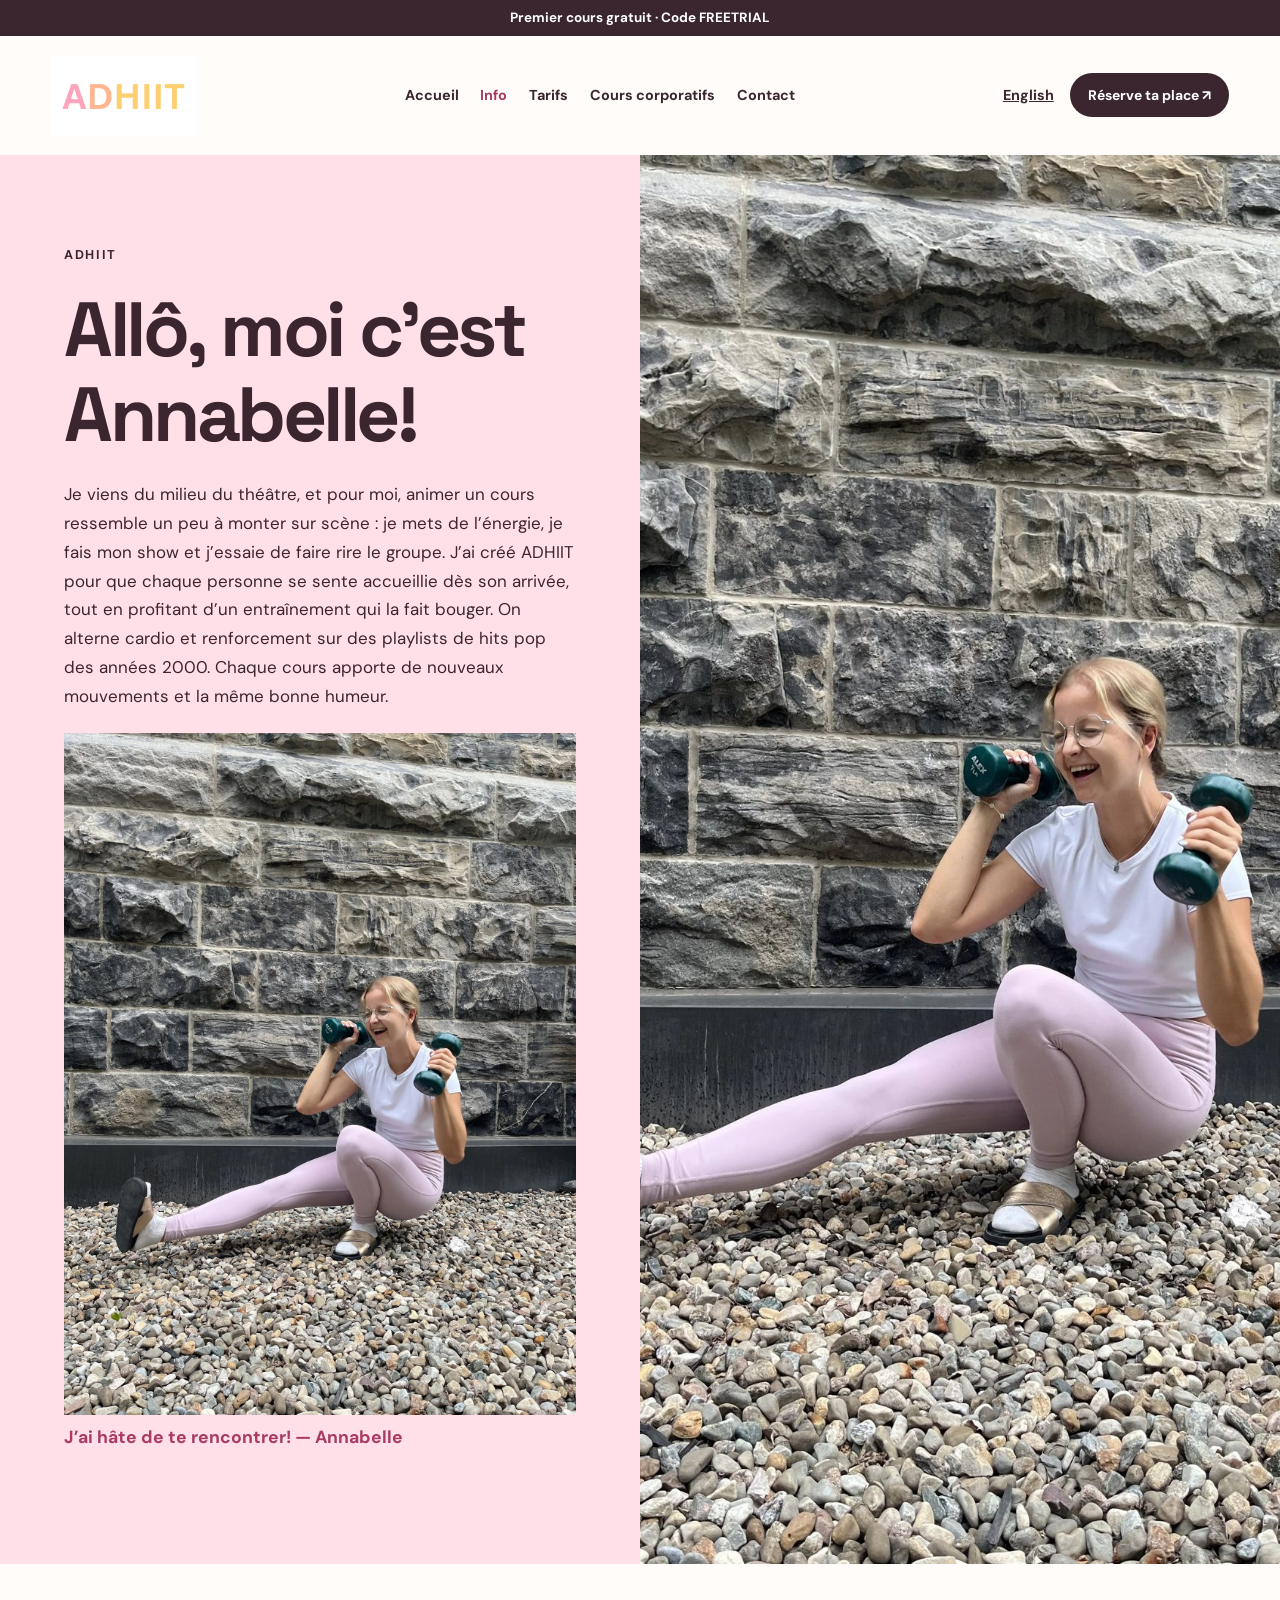
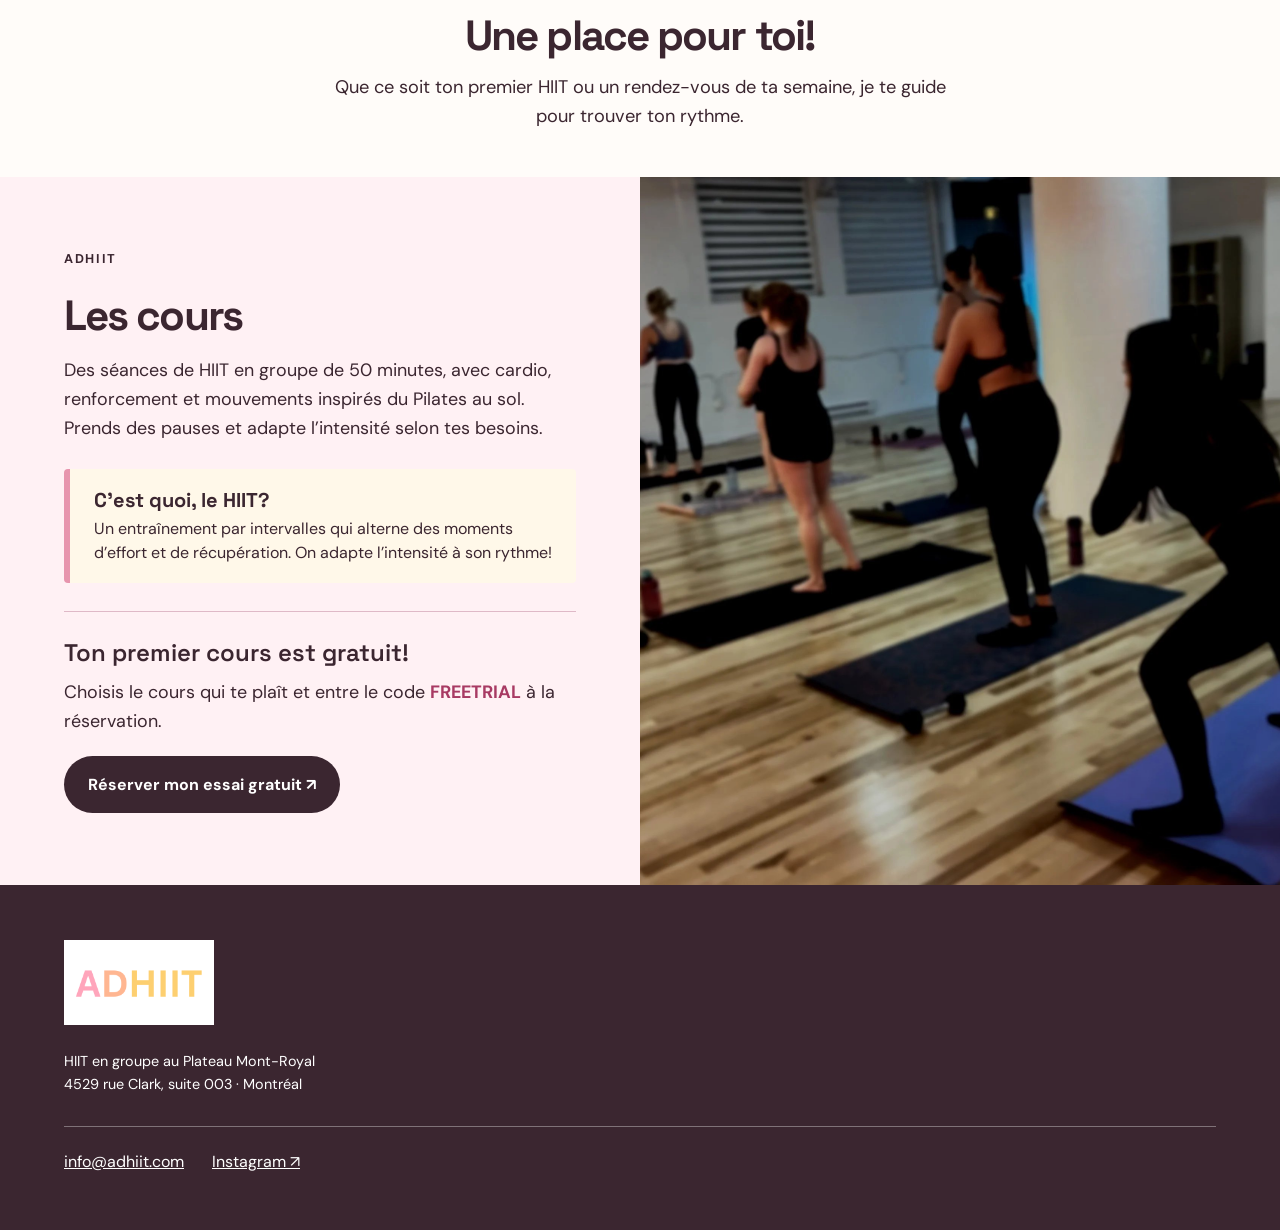
==== a-propos.html @ 6440e936 "Add files via upload" ====
<!DOCTYPE html>
<html lang="fr"><head><meta charset="utf-8"/><meta content="width=device-width,initial-scale=1" name="viewport"/><title>Info | ADHIIT · HIIT en groupe au Plateau Mont-Royal</title><meta content="HIIT en groupe au Plateau Mont-Royal. Premier cours gratuit. Entre le code FREETRIAL à la réservation." name="description"/><link href="style.css" rel="stylesheet"/><link href="data:image/svg+xml,%3Csvg xmlns='http://www.w3.org/2000/svg' viewBox='0 0 64 64'%3E%3Crect width='64' height='64' rx='15' fill='%23ffa3bf'/%3E%3Ctext x='32' y='45' text-anchor='middle' font-family='Arial' font-weight='900' font-size='40' fill='%23362430'%3EA%3C/text%3E%3C/svg%3E" rel="icon"/><link href="en-a-propos.html" hreflang="en" rel="alternate"/></head><body><div class="banner">Premier cours gratuit · Code FREETRIAL</div><header><a aria-label="ADHIIT" class="logo" href="index.html"><img alt="ADHIIT" src="logo.png"/></a><button aria-controls="site-nav" aria-expanded="false" aria-label="Menu" class="menu-toggle" type="button"><span aria-hidden="true" class="menu-icon"><i></i><i></i><i></i></span><span>Menu</span></button><nav aria-label="Navigation" id="site-nav"><a class="desktop-nav-item" href="index.html">Accueil</a><a aria-current="page" class="desktop-nav-item" href="a-propos.html">Info</a><a class="desktop-nav-item" href="tarifs.html">Tarifs</a><a class="desktop-nav-item" href="corporatif.html">Cours corporatifs</a><a class="desktop-nav-item" href="contact.html">Contact</a><a class="mobile-nav-item" href="index.html">Cours de groupe</a><a class="mobile-nav-item" href="corporatif.html">Cours corporatifs</a><a aria-current="page" class="mobile-nav-item" href="a-propos.html">À propos</a><a class="mobile-nav-item" href="contact.html">Contact</a><a class="menu-account mobile-nav-item" href="https://adhiit.as.me/" rel="noopener" target="_blank">Mon compte <span aria-hidden="true" class="arrow-glyph arrow-up">↗</span></a><a aria-label="English" class="menu-lang mobile-nav-item" href="en-a-propos.html" lang="en">English</a></nav><div class="header-right"><a aria-label="English" class="lang" href="en-a-propos.html" lang="en">English</a><a class="head-btn" href="https://adhiit.as.me/" rel="noopener" target="_blank">Réserve ta place ↗</a></div></header><main><section class="subhero"><div><span class="eyebrow">ADHIIT</span><h1>Allô, moi c’est Annabelle!</h1><p>Je viens du milieu du théâtre, et pour moi, animer un cours ressemble un peu à monter sur scène : je mets de l’énergie, je fais mon show et j’essaie de faire rire le groupe. J’ai créé ADHIIT pour que chaque personne se sente accueillie dès son arrivée, tout en profitant d’un entraînement qui la fait bouger. On alterne cardio et renforcement sur des playlists de hits pop des années 2000. Chaque cours apporte de nouveaux mouvements et la même bonne humeur.</p><img alt="Annabelle, ADHIIT" class="coach-inline" loading="lazy" src="coach.jpg"/><p class="signature">J’ai hâte de te rencontrer! — Annabelle</p></div><img alt="Annabelle, ADHIIT" class="coach" src="coach.jpg"/></section><section class="center"><h2>Une place pour toi!</h2><p>Que ce soit ton premier HIIT ou un rendez-vous de ta semaine, je te guide pour trouver ton rythme.</p></section><section class="info-classes" id="cours"><div><span class="eyebrow">ADHIIT</span><h2>Les cours</h2><p>Des séances de HIIT en groupe de 50 minutes, avec cardio, renforcement et mouvements inspirés du Pilates au sol. Prends des pauses et adapte l’intensité selon tes besoins.</p><aside class="hiit-note"><strong>C’est quoi, le HIIT?</strong><span>Un entraînement par intervalles qui alterne des moments d’effort et de récupération. On adapte l’intensité à son rythme!</span></aside><div class="info-class-cta"><h3>Ton premier cours est gratuit!</h3><p>Choisis le cours qui te plaît et entre le code <strong>FREETRIAL</strong> à la réservation.</p><a class="btn" href="https://adhiit.as.me/" rel="noopener" target="_blank">Réserver mon essai gratuit <span aria-hidden="true" class="arrow-glyph arrow-up">↗</span></a></div></div><img alt="HIIT en groupe au Plateau Mont-Royal" src="class.jpg"/></section></main><footer><div><img alt="ADHIIT" src="logo.png"/><p>HIIT en groupe au Plateau Mont-Royal<br/>4529 rue Clark, suite 003 · Montréal</p></div><div><a href="mailto:info@adhiit.com">info@adhiit.com</a><a href="https://www.instagram.com/adhiit.mtl/" rel="noopener" target="_blank">Instagram <span aria-hidden="true" class="arrow-glyph arrow-up">↗</span></a></div></footer><script defer="" src="mobile-menu.js"></script></body></html>
---- style.css ----
@import url('https://fonts.googleapis.com/css2?family=DM+Sans:wght@400;500;600;700&family=Space+Grotesk:wght@500;600;700&display=swap');
:root{--pink:#ffe0e9;--pink-dark:#d85e8a;--ink:#3b2630;--white:#fffcf9}*{box-sizing:border-box}html{scroll-behavior:smooth}body{margin:0;color:var(--ink);background:var(--white);font:16px/1.6 'DM Sans',sans-serif}h1,h2{font-family:'Space Grotesk',sans-serif;line-height:1.1;letter-spacing:-.045em;margin:0 0 24px}h1{font-size:clamp(3rem,6vw,6.2rem)}h2{font-size:clamp(2rem,3.3vw,3.4rem)}p{margin:0 0 22px}a{color:inherit}a:focus-visible,summary:focus-visible{outline:3px solid var(--pink-dark);outline-offset:4px}.banner{text-align:center;background:var(--ink);color:white;font-size:.84rem;font-weight:700;padding:7px 16px}header{display:flex;align-items:center;justify-content:space-between;gap:30px;padding:19px max(4vw,calc((100vw - 1440px)/2));background:var(--white)}.logo img{width:145px;display:block}nav{display:flex;align-items:center;gap:clamp(12px,1.7vw,30px)}nav a{text-decoration:none;font-size:.9rem;font-weight:700;white-space:nowrap}nav a[aria-current],nav a:hover{color:#a83a63}.header-right{display:flex;gap:16px;align-items:center;white-space:nowrap}.lang{font-weight:700;font-size:.9rem}.head-btn,.btn{background:var(--ink);color:white;border-radius:50px;text-decoration:none;font-weight:700;display:inline-block}.head-btn{padding:11px 18px;font-size:.87rem}.btn{padding:16px 24px}.head-btn:hover,.btn:hover{background:#714153}.plain{font-weight:700;text-underline-offset:4px}.eyebrow{font-size:.8rem;font-weight:700;letter-spacing:.13em;text-transform:uppercase;display:block;margin-bottom:22px}.hero,.subhero{display:grid;grid-template-columns:1fr 1fr;background:var(--pink);min-height:590px}.hero-text,.subhero>div{padding:clamp(65px,7vw,110px) 5vw clamp(65px,7vw,110px) max(5vw,calc((100vw - 1440px)/2));display:flex;flex-direction:column;align-items:flex-start;justify-content:center}.hero p,.subhero p{max-width:520px;font-size:1.17rem}.hero img,.subhero img{width:100%;height:100%;min-height:520px;object-fit:cover;display:block}.subhero .coach{object-position:center 35%}.actions{display:flex;align-items:center;gap:26px;flex-wrap:wrap;margin-top:16px}.split{display:grid;grid-template-columns:1fr 1fr;gap:12%;padding:100px max(5vw,calc((100vw - 1440px)/2))}.split p{font-size:1.35rem;max-width:590px}.light,.center,.title,.price-wrap,.corporate,.faqs,.contact{padding:90px max(5vw,calc((100vw - 1440px)/2))}.light{background:#fff1f4}.light h2{max-width:700px}.steps{display:grid;grid-template-columns:repeat(3,1fr);gap:25px;margin-top:40px}.steps p{padding:25px 0;border-top:1px solid #a78490;font-size:1.12rem}.steps b{display:block;color:#b14871;margin-bottom:18px}.end{text-align:center;background:var(--pink);padding:90px 20px}.end h2{margin-bottom:10px}.end p{margin-bottom:25px}.center{text-align:center}.center p{max-width:620px;margin:0 auto 27px;font-size:1.14rem}.title{background:var(--pink);padding-top:90px;padding-bottom:78px}.title p{font-size:1.2rem;max-width:590px;margin-bottom:0}.price-grid{display:grid;grid-template-columns:repeat(3,1fr);gap:18px}.price{border:1px solid #dfd0d5;padding:32px;min-height:240px}.price.highlight{background:var(--pink);border:0}.price h2{font-size:1.55rem;letter-spacing:-.03em;margin-bottom:30px}.price strong{display:block;font:700 3.2rem/1 'Space Grotesk';letter-spacing:-.05em;margin-bottom:8px}.price span{display:block;margin-bottom:15px}.price p{font-size:.94rem}.price .btn{font-size:.85rem;padding:11px 17px}.price-note{font-size:.88rem;margin:26px 0}.corporate{background:#fff1f4}.faqs{max-width:1100px;margin:auto}.faqs details{border-bottom:1px solid #c7adb7;padding:22px 0}.faqs details:first-child{border-top:1px solid #c7adb7}.faqs summary{font:600 1.25rem/1.4 'Space Grotesk';cursor:pointer}.faqs details p{margin:20px 0 0}.contact{display:grid;grid-template-columns:1fr 1fr;gap:12%}.contact p{font-size:1.2rem}footer{background:var(--ink);color:white;display:flex;justify-content:space-between;gap:40px;padding:55px max(5vw,calc((100vw - 1440px)/2))}footer img{width:150px}footer p{font-size:.9rem;margin:18px 0 0}footer a{display:block;margin-bottom:12px}@media(max-width:1050px){header{flex-wrap:wrap;gap:10px 20px}nav{order:3;width:100%;overflow-x:auto;padding-bottom:6px}.hero,.subhero{min-height:0}.hero-text,.subhero>div{padding:60px 5vw}.hero img,.subhero img{min-height:420px}}@media(max-width:700px){header{padding:16px 20px}.logo img{width:120px}.header-right{gap:12px}.head-btn{padding:9px 12px}.hero,.subhero,.split,.contact{grid-template-columns:1fr}.hero-text,.subhero>div{padding:65px 24px}.hero img,.subhero img{height:350px;min-height:0}.split,.light,.center,.title,.price-wrap,.corporate,.faqs,.contact{padding:65px 24px}.steps,.price-grid{grid-template-columns:1fr}.steps{gap:0}.steps p{margin:0}.price{min-height:0}.contact{gap:42px}footer{padding:50px 24px;flex-direction:column}h1{font-size:clamp(2.9rem,11vw,4.5rem)}}@media(prefers-reduced-motion:reduce){html{scroll-behavior:auto}}
.trial-callout{margin-top:24px;background:#fffafc;border:1px solid #e7b5c8;padding:13px 18px;border-radius:12px;font-weight:700}.trial-callout strong,.code{display:inline-block;background:var(--ink);color:#fff;padding:3px 9px;border-radius:5px;letter-spacing:.07em;font-size:.94em}.subhero>div p{max-width:590px}.subhero:has(.coach)>div p{font-size:1.06rem;line-height:1.7}
.info-classes{display:grid;grid-template-columns:1fr 1fr;background:#fff1f4;align-items:stretch}.info-classes>div{padding:90px 5vw 90px max(5vw,calc((100vw - 1440px)/2))}.info-classes p{max-width:590px;font-size:1.12rem}.info-classes h3{font:600 1.5rem/1.25 'Space Grotesk',sans-serif;margin:32px 0 12px}.info-classes img{width:100%;height:100%;min-height:500px;object-fit:cover}@media(max-width:700px){.info-classes{grid-template-columns:1fr}.info-classes>div{padding:65px 24px}.info-classes img{height:350px;min-height:0}}
.info-classes{display:grid;grid-template-columns:1fr 1fr;background:#fff1f4;align-items:stretch}.info-classes>div{padding:90px 5vw 90px max(5vw,calc((100vw - 1440px)/2))}.info-classes p{max-width:590px;font-size:1.12rem}.info-classes h3{font:600 1.5rem/1.25 'Space Grotesk',sans-serif;margin:32px 0 12px}.info-classes img{width:100%;height:100%;min-height:500px;object-fit:cover}@media(max-width:700px){.info-classes{grid-template-columns:1fr}.info-classes>div{padding:65px 24px}.info-classes img{height:350px;min-height:0}}
.signature{font-weight:700;color:#a83a63;font-size:1.1rem!important;margin-top:8px}.hero img{object-position:center 40%}
/* A clearer path from first visit to first class. */
.light .steps{gap:16px;margin-top:34px}.light .steps p{background:#fff;min-height:175px;padding:30px 26px;border:1px solid #e8c7d4;border-radius:14px;box-shadow:0 5px 0 #f4cfdd;font-weight:600}.light .steps b{font:700 2.5rem/1 'Space Grotesk',sans-serif;color:#a83a63;margin-bottom:25px}.corporate-hero h1{font-size:clamp(2.8rem,5vw,5.6rem)}.corporate-options{display:grid;grid-template-columns:1fr 1fr;gap:20px;padding:85px max(5vw,calc((100vw - 1440px)/2))}.corporate-options>div{background:#fff1f4;padding:40px}.corporate-options h2{font-size:clamp(1.8rem,2.8vw,2.8rem)}.corporate-options p{max-width:480px;margin-bottom:0}@media(max-width:700px){.light .steps{gap:15px}.light .steps p{min-height:0}.corporate-options{grid-template-columns:1fr;padding:65px 24px}.corporate-options>div{padding:30px}}
/* Shorter homepage hero; keep the people in the upper part of the portrait visible. */
.hero{min-height:500px}.hero .hero-text{padding-top:58px;padding-bottom:58px}.hero img{min-height:450px;object-position:center 20%}@media(max-width:1050px){.hero img{min-height:410px}}@media(max-width:700px){.hero .hero-text{padding-top:50px;padding-bottom:48px}.hero img{height:320px;min-height:0;object-position:center 20%}}
.pricing-layout{max-width:1180px;margin:auto;padding:70px 30px 90px}.pricing-area{border:1px solid #e8cad4;background:#fff;border-radius:16px;padding:36px;margin-bottom:18px}.pricing-area h2{font-size:clamp(2rem,3vw,3rem);margin-bottom:12px}.pricing-area .eyebrow{color:#a83a63;margin-bottom:12px}.pricing-area.trial,.pricing-area.unlimited{display:flex;align-items:center;justify-content:space-between;gap:36px}.pricing-area.trial{background:#fff1f4}.pricing-area.unlimited{background:#fff7e7}.pricing-area .area-action{display:flex;flex-direction:column;align-items:flex-start;gap:18px;min-width:225px}.pricing-area .area-action>strong{font:700 clamp(2.8rem,4vw,4rem)/1 'Space Grotesk',sans-serif;letter-spacing:-.05em}.pricing-area small{font:600 .96rem/1.3 'DM Sans',sans-serif;letter-spacing:0;white-space:nowrap}.price-row{border-top:1px solid #e8cad4;padding:20px 0;display:flex;align-items:center;justify-content:space-between;gap:20px;font-size:1.2rem}.price-row strong{font:700 1.7rem 'Space Grotesk',sans-serif;white-space:nowrap}.price-row small{font-size:.85rem}.pricing-area:not(.trial):not(.unlimited)>.btn{margin-top:15px}.pricing-layout>.price-note{margin:25px 4px 0}@media(max-width:700px){.pricing-layout{padding:55px 20px 70px}.pricing-area{padding:26px}.pricing-area.trial,.pricing-area.unlimited{display:block}.pricing-area .area-action{margin-top:26px}.price-row strong{font-size:1.4rem}}
/* Pricing actions read from the left edge in each area. */
.pricing-area.trial,.pricing-area.unlimited{display:block}.pricing-area .area-action{margin-top:25px;align-items:flex-start}.pricing-area .area-header h2{margin-bottom:25px}.pricing-area:not(.trial):not(.unlimited)>.btn{margin-top:18px}
/* Contact links finish the footer. */
footer{display:flex;flex-direction:column;gap:30px}footer>div:last-child{border-top:1px solid rgba(255,255,255,.35);padding-top:22px;display:flex;gap:28px;flex-wrap:wrap}footer>div:last-child a{margin:0}
/* A relaxed photo board with varied moments from the studio. */
.photo-board{padding:78px max(5vw,calc((100vw - 1440px)/2)) 95px;background:#e9d0aa;background-image:repeating-linear-gradient(35deg,rgba(255,255,255,.07) 0 2px,transparent 2px 12px)}.board-heading{text-align:center}.board-heading h2{margin-bottom:38px}.board-grid{display:grid;grid-template-columns:repeat(5,minmax(0,1fr));gap:18px;align-items:start}.board-photo{margin:0;background:#fffdf9;padding:10px 10px 30px;box-shadow:0 8px 18px rgba(55,35,39,.2);transform:rotate(-3deg)}.board-photo:nth-child(2){transform:rotate(3deg);margin-top:26px}.board-photo:nth-child(3){transform:rotate(-2deg);margin-top:8px}.board-photo:nth-child(4){transform:rotate(3deg);margin-top:25px}.board-photo:nth-child(5){transform:rotate(-3deg);margin-top:5px}.board-photo img{display:block;width:100%;aspect-ratio:3/4;object-fit:cover}.board-photo-1 img{object-position:center 42%}.board-photo-2 img{object-position:center 40%}
/* Place every pricing decision at the right edge of its area. */
.pricing-area.trial,.pricing-area.unlimited{display:flex;align-items:center;justify-content:space-between}.pricing-area .area-action{align-items:flex-end;text-align:right;margin-top:0}.pricing-area:not(.trial):not(.unlimited)>.btn{display:table;margin:18px 0 0 auto}@media(max-width:900px){.board-grid{grid-template-columns:repeat(3,minmax(0,1fr));row-gap:25px}}@media(max-width:700px){.photo-board{padding:65px 24px 75px}.board-grid{grid-template-columns:repeat(2,minmax(0,1fr));gap:14px}.board-photo{padding:7px 7px 20px}.board-photo:nth-child(n){margin-top:0}.board-photo:nth-child(2n){margin-top:20px}.pricing-area.trial,.pricing-area.unlimited{display:block}.pricing-area .area-action{align-items:flex-end;margin-top:26px}.pricing-area:not(.trial):not(.unlimited)>.btn{margin-left:auto}}
/* ADHIIT pastel scrapbook palette. */
.photo-board{background:#ffdfe9;background-image:repeating-linear-gradient(35deg,rgba(255,255,255,.18) 0 2px,transparent 2px 14px)}.board-heading{margin-bottom:44px}.board-heading h2{display:inline-block;background:#fffaf3;color:#a63e6b;font:700 clamp(3.5rem,7vw,6rem)/1 'Caveat',cursive;letter-spacing:-.025em;padding:16px 48px 20px;margin:0;transform:rotate(-2deg);box-shadow:8px 9px 0 #ffd275,0 14px 22px rgba(75,35,50,.12)}.board-photo{box-shadow:0 7px 17px rgba(110,55,75,.19)}.hiit-note{background:#fff8e7;border-left:5px solid #eaa0b8;border-radius:10px;padding:20px 24px;margin:30px 0 18px;max-width:560px;box-shadow:3px 4px 0 #f8d6df}.hiit-note strong{display:block;font:700 1.25rem 'Space Grotesk',sans-serif;margin-bottom:6px}.hiit-note span{display:block;line-height:1.5}@media(max-width:700px){.board-heading h2{padding:12px 25px 15px}.board-heading{margin-bottom:36px}}
@media(min-width:900px){.hiit-note{width:min(48%,290px);float:right;margin:2px 0 25px 24px;transform:rotate(2deg)}.info-classes h3{clear:both}}

/* Darker photo board and a clean uppercase title. */
.photo-board{background:#563342;background-image:repeating-linear-gradient(35deg,rgba(255,255,255,.035) 0 2px,transparent 2px 14px)}.board-heading .eyebrow{color:#fff4ef}.board-heading h2{font:700 clamp(2.3rem,4.5vw,4.4rem)/1.08 'Space Grotesk',sans-serif;letter-spacing:.035em;text-transform:uppercase;color:#432936;background:#fff2e8;transform:rotate(-1deg);padding:20px 35px 24px;box-shadow:8px 9px 0 #ffb2cb,0 14px 22px rgba(22,10,18,.27)}
/* Wide note aligned with the class copy. */
.hiit-note{float:none;width:100%;max-width:590px;margin:28px 0 32px;transform:none;border-radius:4px;border-left:6px solid #e795ad;background:#fff8e9;box-shadow:none;padding:18px 24px}.hiit-note strong{margin-bottom:4px}@media(min-width:900px){.hiit-note{float:none;width:100%;max-width:590px;margin:28px 0 32px;transform:none}}
/* A few personal scrapbook details around real studio moments. */
.photo-board{background-color:#563342;background-image:radial-gradient(rgba(255,230,235,.12) 1px,transparent 1px);background-size:18px 18px}.board-heading{margin-bottom:34px}.board-note{display:table;margin:22px auto 0;padding:8px 16px;color:#4c3040;background:#fff7ef;box-shadow:3px 4px 0 #eeb5c6;font:600 clamp(1.1rem,2vw,1.5rem)/1.3 'Caveat',cursive;transform:rotate(1deg)}.board-photo{position:relative;border-radius:2px}.board-photo:before{content:'';position:absolute;width:56px;height:19px;background:rgba(255,216,157,.8);top:-10px;left:calc(50% - 28px);transform:rotate(-5deg);box-shadow:0 1px 3px rgba(30,15,20,.1);z-index:1}.board-photo:nth-child(even):before{transform:rotate(7deg);background:rgba(255,196,211,.78)}.board-photo:nth-child(3):before{background:rgba(246,231,194,.82)}
/* Let the photo prints spill gently into the next section. */
.photo-board{padding-bottom:28px}.board-grid{position:relative;z-index:2;transform:translateY(64px);margin-top:-38px}.photo-board + .end{padding-top:120px}@media(max-width:700px){.photo-board{padding-bottom:20px}.board-grid{transform:translateY(42px);margin-top:-20px}.photo-board + .end{padding-top:90px}}
.board-photo:before{display:none}
.board-photo:before{display:block}
/* Keep the short welcome message compact on Info. */
.subhero + .center{padding-top:48px;padding-bottom:46px}.subhero + .center h2{margin-bottom:14px}.subhero + .center p{margin-bottom:0}@media(max-width:700px){.subhero + .center{padding-top:38px;padding-bottom:38px}}
/* Pricing choices flow from top to bottom, with actions kept on the right. */
.pricing-area.trial,.pricing-area.unlimited{display:block}.pricing-area .area-action{margin-top:20px;align-items:flex-end}.pricing-area.trial p,.pricing-area.unlimited p{margin-bottom:0}
/* A seven day studio calendar with the three class days in focus. */
.weekly-schedule{padding:78px max(5vw,calc((100vw - 1440px)/2)) 84px;background:#fff1f4}.schedule-heading{display:flex;justify-content:space-between;align-items:end;gap:20px;margin-bottom:28px}.schedule-heading h2{margin:0}.schedule-heading p{margin:0;font-size:1.1rem}.schedule-grid{display:grid;grid-template-columns:repeat(7,minmax(0,1fr));gap:12px;margin-bottom:28px}.schedule-day{min-height:176px;border-radius:16px;background:rgba(255,255,255,.64);border:1px solid #e6c9d2;padding:17px 10px;text-align:center;display:flex;flex-direction:column;align-items:stretch;gap:18px}.schedule-day.has-class{background:#fff;border:2px solid #d87398;box-shadow:0 7px 0 #f3bfd0;transform:translateY(-4px)}.day-label{font:700 1.12rem 'Space Grotesk',sans-serif;text-transform:uppercase;color:#704655}.class-card{flex:1;border-radius:11px;background:#ffe1e9;padding:15px 8px;display:flex;flex-direction:column;justify-content:center;gap:6px}.schedule-day:nth-child(4) .class-card{background:#fff0cb}.class-name{font:700 clamp(.95rem,1.4vw,1.22rem)/1.15 'Space Grotesk',sans-serif}.class-card strong{font-size:.95rem;white-space:nowrap}.day-dash{font-size:2.3rem;line-height:1;color:#d5b8c1}.weekly-schedule>.btn{display:table;margin-left:auto}@media(max-width:900px){.schedule-grid{grid-template-columns:repeat(4,minmax(0,1fr))}.schedule-day{min-height:150px}}@media(max-width:700px){.weekly-schedule{padding:58px 20px 66px}.schedule-heading{display:block}.schedule-heading h2{margin-bottom:10px}.schedule-grid{grid-template-columns:repeat(2,minmax(0,1fr));gap:12px}.schedule-day{min-height:118px;padding:12px}.schedule-day.has-class{min-height:148px}.class-name{font-size:1.05rem}}
/* Three pricing columns visible together on wider screens. */
@media(min-width:900px){.pricing-layout{max-width:1440px;display:grid;grid-template-columns:repeat(3,minmax(0,1fr));gap:18px;align-items:stretch;padding-top:34px;padding-bottom:56px}.pricing-area{margin:0;min-width:0;padding:27px 25px;display:flex!important;flex-direction:column;justify-content:flex-start}.pricing-area h2{font-size:clamp(1.8rem,2.35vw,2.65rem);margin-bottom:13px}.pricing-area .area-action{margin-top:auto;padding-top:23px;align-items:flex-end;min-width:0;width:100%;gap:13px}.pricing-area:not(.trial):not(.unlimited)>.btn{margin:auto 0 0 auto}.pricing-area .price-row{padding:15px 0;gap:8px}.pricing-area .price-row strong{font-size:1.45rem}.pricing-layout>.price-note{grid-column:1/-1;margin:0 4px}.title{padding-top:48px;padding-bottom:35px}.title h1{margin-bottom:12px}.title p{font-size:1.08rem}}
@media(min-width:900px) and (max-width:1050px){.pricing-area{padding:23px 18px}.pricing-area .btn{padding:13px 16px;font-size:.87rem}.pricing-area small{font-size:.8rem}}
/* Clear class overview: description, short definition, then one booking action. */
.schedule-heading{justify-content:center;text-align:center}.weekly-schedule>.btn{margin-left:auto;margin-right:auto}.info-classes>div{padding-top:72px;padding-bottom:72px}.info-classes h2{margin-bottom:18px}.info-classes>div>p{margin-bottom:0}.info-classes .hiit-note{margin:27px 0 0;max-width:none}.info-class-cta{margin-top:28px;padding-top:26px;border-top:1px solid #dfb9c7}.info-class-cta h3{margin:0 0 10px}.info-class-cta p{margin-bottom:20px}.info-class-cta strong{color:#a83a63}@media(max-width:700px){.info-classes>div{padding-top:55px;padding-bottom:55px}}

/* Phone layout: the desktop rules above remain intact. */
.menu-toggle{display:none}
@media (max-width:700px){
  html{scroll-padding-top:1rem}
  body{overflow-x:clip}
  header{position:relative;display:grid;grid-template-columns:auto 1fr auto;align-items:center;gap:8px 10px;padding:12px 18px;z-index:10}
  .logo{grid-column:1;grid-row:1}.logo img{width:108px;max-width:100%}
  .header-right{grid-column:2;grid-row:1;justify-self:end;gap:8px;min-width:0}
  .header-right .lang{font-size:.82rem;min-height:44px;display:inline-flex;align-items:center}
  .head-btn{display:inline-flex;align-items:center;justify-content:center;min-height:44px;padding:7px 11px;font-size:.76rem;text-align:center;line-height:1.15;white-space:normal;max-width:112px}
  .menu-toggle{grid-column:3;grid-row:1;display:flex;flex-direction:column;align-items:center;justify-content:center;gap:3px;min-width:46px;min-height:48px;padding:4px;border:1px solid #d8b9c5;background:#fff1f4;border-radius:10px;color:var(--ink);font:700 .7rem/1 'DM Sans',sans-serif;cursor:pointer}
  .menu-icon{display:grid;gap:3px}.menu-icon i{display:block;width:19px;height:2px;background:currentColor;border-radius:2px}
  .menu-toggle:focus-visible{outline:3px solid var(--pink-dark);outline-offset:3px}
  header nav{display:none;position:absolute;top:100%;left:0;right:0;width:auto;max-height:calc(100dvh - 90px);overflow-y:auto;overscroll-behavior:contain;z-index:20;background:var(--white);padding:10px 18px 16px;box-shadow:0 12px 20px #3b263026;border-top:1px solid #eed6df}
  header nav.is-open{display:flex;flex-direction:column;align-items:stretch;gap:0}
  header nav a{white-space:normal;font-size:1rem;min-height:48px;display:flex;align-items:center;padding:9px 12px;border-bottom:1px solid #f0e0e5}
  header nav a[aria-current]{background:#fff1f4;border-radius:8px}
  .banner{line-height:1.3;padding:8px 12px}
  h1{font-size:clamp(2.55rem,10.5vw,4.2rem);overflow-wrap:break-word}h2{font-size:clamp(1.9rem,8vw,3rem)}
  .hero .hero-text,.subhero>div{padding:44px 20px 38px}.hero p,.subhero p{font-size:1.05rem;line-height:1.55}
  .hero img{height:clamp(245px,78vw,360px);object-position:center 20%}.subhero img{height:clamp(245px,78vw,360px)}
  .actions{gap:14px 20px}.btn{min-height:48px;display:inline-flex;align-items:center;justify-content:center;text-align:center;line-height:1.3;padding:12px 18px;max-width:100%;white-space:normal}
  .plain{display:inline-flex;align-items:center;min-height:44px}
  .split,.light,.center,.title,.price-wrap,.corporate,.faqs,.contact,.corporate-options,.photo-board,.weekly-schedule{padding-left:20px;padding-right:20px}
  .split,.light,.center,.title,.corporate,.faqs,.contact{padding-top:52px;padding-bottom:52px}
  .split{gap:18px}.split p,.contact p{font-size:1.08rem}.steps p{font-size:1rem}
  .info-classes>div{padding:48px 20px}.info-classes p{font-size:1.05rem}.info-classes img{height:300px}
  .weekly-schedule{padding-top:52px;padding-bottom:56px}.schedule-grid{grid-template-columns:repeat(2,minmax(0,1fr));gap:12px}.schedule-day{min-width:0;min-height:100px;padding:12px;gap:8px}.schedule-day.has-class{min-height:145px;transform:none}.class-card{padding:10px 6px}.class-card strong{white-space:normal;line-height:1.2}.day-label{font-size:1rem}
  .photo-board{padding-top:56px}.board-heading h2{font-size:clamp(1.7rem,7vw,2.5rem);padding:15px 18px 17px}.board-grid{gap:12px}.board-photo{min-width:0}.board-photo img{height:auto}.board-photo:last-child{grid-column:1/-1;width:min(55%,210px);justify-self:center}
  .pricing-layout{padding:36px 20px 55px}.pricing-area{padding:22px 20px;margin-bottom:14px;min-width:0}.pricing-area h2{font-size:clamp(1.75rem,7vw,2.3rem)}.pricing-area .area-action{min-width:0;width:100%;align-items:flex-start;text-align:left;gap:12px}.pricing-area .area-action>strong{font-size:2.6rem}.pricing-area small{white-space:normal}.pricing-area .price-row{font-size:1rem;gap:8px}.price-row strong{font-size:1.3rem;white-space:normal;text-align:right;line-height:1.2}.pricing-area:not(.trial):not(.unlimited)>.btn{margin:20px 0 0}
  .corporate-options>div{padding:24px}.faqs summary{font-size:1.1rem;min-height:44px;display:list-item}.faqs details{padding:16px 0}
  footer{padding:44px 20px;gap:24px}footer>div:last-child{gap:8px 22px}footer a{min-height:44px;display:inline-flex;align-items:center;overflow-wrap:anywhere}
  img{max-width:100%}
}
@media (max-width:370px){header{padding-inline:12px;gap:6px}.logo img{width:92px}.header-right{gap:4px}.header-right .lang{font-size:.75rem}.head-btn{max-width:92px;font-size:.7rem;padding:6px}.menu-toggle{min-width:42px}.pricing-area{padding:20px 16px}}
@media (prefers-reduced-motion:reduce){*,*:before,*:after{scroll-behavior:auto!important}}

/* Mobile refinements requested after preview. */
.menu-lang,.coach-inline{display:none}
@media(max-width:700px){
  .header-right .lang{display:none}
  header nav .menu-lang{display:flex;margin-top:8px;border-top:1px solid #dcc2cc;border-bottom:0;color:#a83a63}
  .banner{white-space:nowrap;font-size:clamp(.68rem,3vw,.84rem);padding-inline:8px}
  .hero .trial-callout{white-space:nowrap;font-size:clamp(.73rem,3.45vw,.95rem);padding:11px 10px;letter-spacing:-.015em}
  .subhero .coach{display:none}
  .subhero .coach-inline{display:block;width:100%;height:clamp(250px,85vw,380px);object-fit:cover;object-position:center 26%;margin:4px 0 20px;border-radius:12px}
  .subhero:has(.coach-inline)>div{padding-bottom:42px}
  .subhero .signature{margin:0}
}

/* Mobile menu booking action and compact Info introduction. */
.menu-book{display:none}
@media(max-width:700px){
  .header-right .head-btn{display:none}
  header{grid-template-columns:auto 1fr auto}
  .menu-toggle{grid-column:3}
  header nav .menu-book{display:flex;justify-content:center;margin:12px 0 4px;min-height:48px;border:0;border-radius:50px;background:var(--ink);color:#fff;text-align:center}
  header nav .menu-book:hover{background:#714153;color:#fff}
  .subhero:has(.coach-inline)>div>p:not(.signature){font-size:.901rem;line-height:1.7}
}

/* Compact pricing overview appears on the phone homepage only. */
.home-pricing{display:none}
@media(max-width:700px){
  .home-hero-pricing{display:none}
  .home-pricing{display:block;background:#fff7f9;padding:48px 20px 45px;text-align:center}
  .home-pricing h2{margin-bottom:23px}
  .home-pricing-list{display:grid;gap:10px;text-align:left}
  .home-price{background:#fff;border:1px solid #e8cad4;border-radius:12px;padding:16px 18px}
  .home-price:first-child{background:#fff1f4}.home-price:last-child{background:#fff7e7}
  .home-price h3{font:700 1.2rem/1.2 'Space Grotesk',sans-serif;margin:0 0 6px}
  .home-price>strong{font:700 1.75rem/1.1 'Space Grotesk',sans-serif}.home-price strong small{font-size:.85rem}
  .home-price p{font-size:.92rem;line-height:1.45;margin:6px 0 0}
  .home-price-tax{font-size:.8rem;line-height:1.45;margin:15px 0}
  .home-pricing .btn{width:100%;max-width:400px}
  .photo-board + .home-pricing{padding-top:72px}
}

/* Clear three-row à la carte comparison on mobile. */
@media(max-width:700px){
  .home-pack-list{list-style:none;margin:9px 0 0;padding:0}
  .home-pack-list li{display:flex;justify-content:space-between;gap:14px;align-items:baseline;padding:7px 0;font-size:.97rem;line-height:1.3;border-top:1px solid #eedde3}
  .home-pack-list li:first-child{border-top:0}
  .home-pack-list b{font:700 1.12rem 'Space Grotesk',sans-serif;white-space:nowrap}
}

/* On phones, draw button arrows as small monochrome line icons. Desktop retains its original glyphs. */
@media(max-width:700px){
  .btn .arrow-glyph,header nav .menu-book .arrow-glyph{display:none}
  .btn:has(.arrow-glyph)::after,header nav .menu-book:has(.arrow-glyph)::after{content:"";display:inline-block;flex:none;width:14px;height:14px;margin-left:7px;background:currentColor;vertical-align:middle;mask-repeat:no-repeat;mask-size:contain;mask-position:center}
  .btn:has(.arrow-up)::after,header nav .menu-book:has(.arrow-up)::after{mask-image:url("data:image/svg+xml,%3Csvg xmlns='http://www.w3.org/2000/svg' viewBox='0 0 16 16'%3E%3Cpath d='M3.5 12.5 12 4M5.5 4H12v6.5' fill='none' stroke='black' stroke-width='1.5' stroke-linecap='round' stroke-linejoin='round'/%3E%3C/svg%3E")}
  .btn:has(.arrow-right)::after,header nav .menu-book:has(.arrow-right)::after{mask-image:url("data:image/svg+xml,%3Csvg xmlns='http://www.w3.org/2000/svg' viewBox='0 0 16 16'%3E%3Cpath d='M2.5 8h10m-4-4 4 4-4 4' fill='none' stroke='black' stroke-width='1.5' stroke-linecap='round' stroke-linejoin='round'/%3E%3C/svg%3E")}
}

/* Account access sits directly below Contact as a regular mobile menu row. */
.menu-account{display:none}
@media(max-width:700px){
  header nav .menu-account{display:flex;justify-content:space-between;gap:12px}
  header nav .menu-account .arrow-glyph{display:none}
  header nav .menu-account::after{content:"";display:block;width:14px;height:14px;flex:none;background:currentColor;mask:url("data:image/svg+xml,%3Csvg xmlns='http://www.w3.org/2000/svg' viewBox='0 0 16 16'%3E%3Cpath d='M3.5 12.5 12 4M5.5 4H12v6.5' fill='none' stroke='black' stroke-width='1.5' stroke-linecap='round' stroke-linejoin='round'/%3E%3C/svg%3E") center/contain no-repeat}
}

/* Match the other fine-line arrows on Contact and its footer. */
@media(max-width:700px){
  .contact a:not(.btn) .arrow-glyph,footer a .arrow-glyph{display:none}
  .contact a:not(.btn):has(.arrow-glyph)::after,footer a:has(.arrow-glyph)::after{content:"";display:inline-block;width:14px;height:14px;margin-left:6px;vertical-align:-2px;background:currentColor;mask:url("data:image/svg+xml,%3Csvg xmlns='http://www.w3.org/2000/svg' viewBox='0 0 16 16'%3E%3Cpath d='M3.5 12.5 12 4M5.5 4H12v6.5' fill='none' stroke='black' stroke-width='1.5' stroke-linecap='round' stroke-linejoin='round'/%3E%3C/svg%3E") center/contain no-repeat}
}

/* Apply the same restrained arrows to every remaining text link on phones. */
@media(max-width:700px){
  a:not(.btn):not(.head-btn):not(.menu-account):has(>.arrow-glyph)>.arrow-glyph{display:none}
  a:not(.btn):not(.head-btn):not(.menu-account):has(>.arrow-glyph)::after{content:"";display:inline-block;flex:none;width:14px;height:14px;margin-left:6px;vertical-align:-2px;background:currentColor;mask-repeat:no-repeat;mask-position:center;mask-size:contain}
  a:not(.btn):not(.head-btn):not(.menu-account):has(>.arrow-up)::after{mask-image:url("data:image/svg+xml,%3Csvg xmlns='http://www.w3.org/2000/svg' viewBox='0 0 16 16'%3E%3Cpath d='M3.5 12.5 12 4M5.5 4H12v6.5' fill='none' stroke='black' stroke-width='1.5' stroke-linecap='round' stroke-linejoin='round'/%3E%3C/svg%3E")}
  a:not(.btn):not(.head-btn):not(.menu-account):has(>.arrow-right)::after{mask-image:url("data:image/svg+xml,%3Csvg xmlns='http://www.w3.org/2000/svg' viewBox='0 0 16 16'%3E%3Cpath d='M2.5 8h10m-4-4 4 4-4 4' fill='none' stroke='black' stroke-width='1.5' stroke-linecap='round' stroke-linejoin='round'/%3E%3C/svg%3E")}
}


/* Final correction: v10 desktop navigation + final mobile navigation. */
header nav .mobile-nav-item{display:none!important}
@media(max-width:700px){
  header nav .desktop-nav-item{display:none!important}
  header nav .mobile-nav-item{display:flex!important}
}
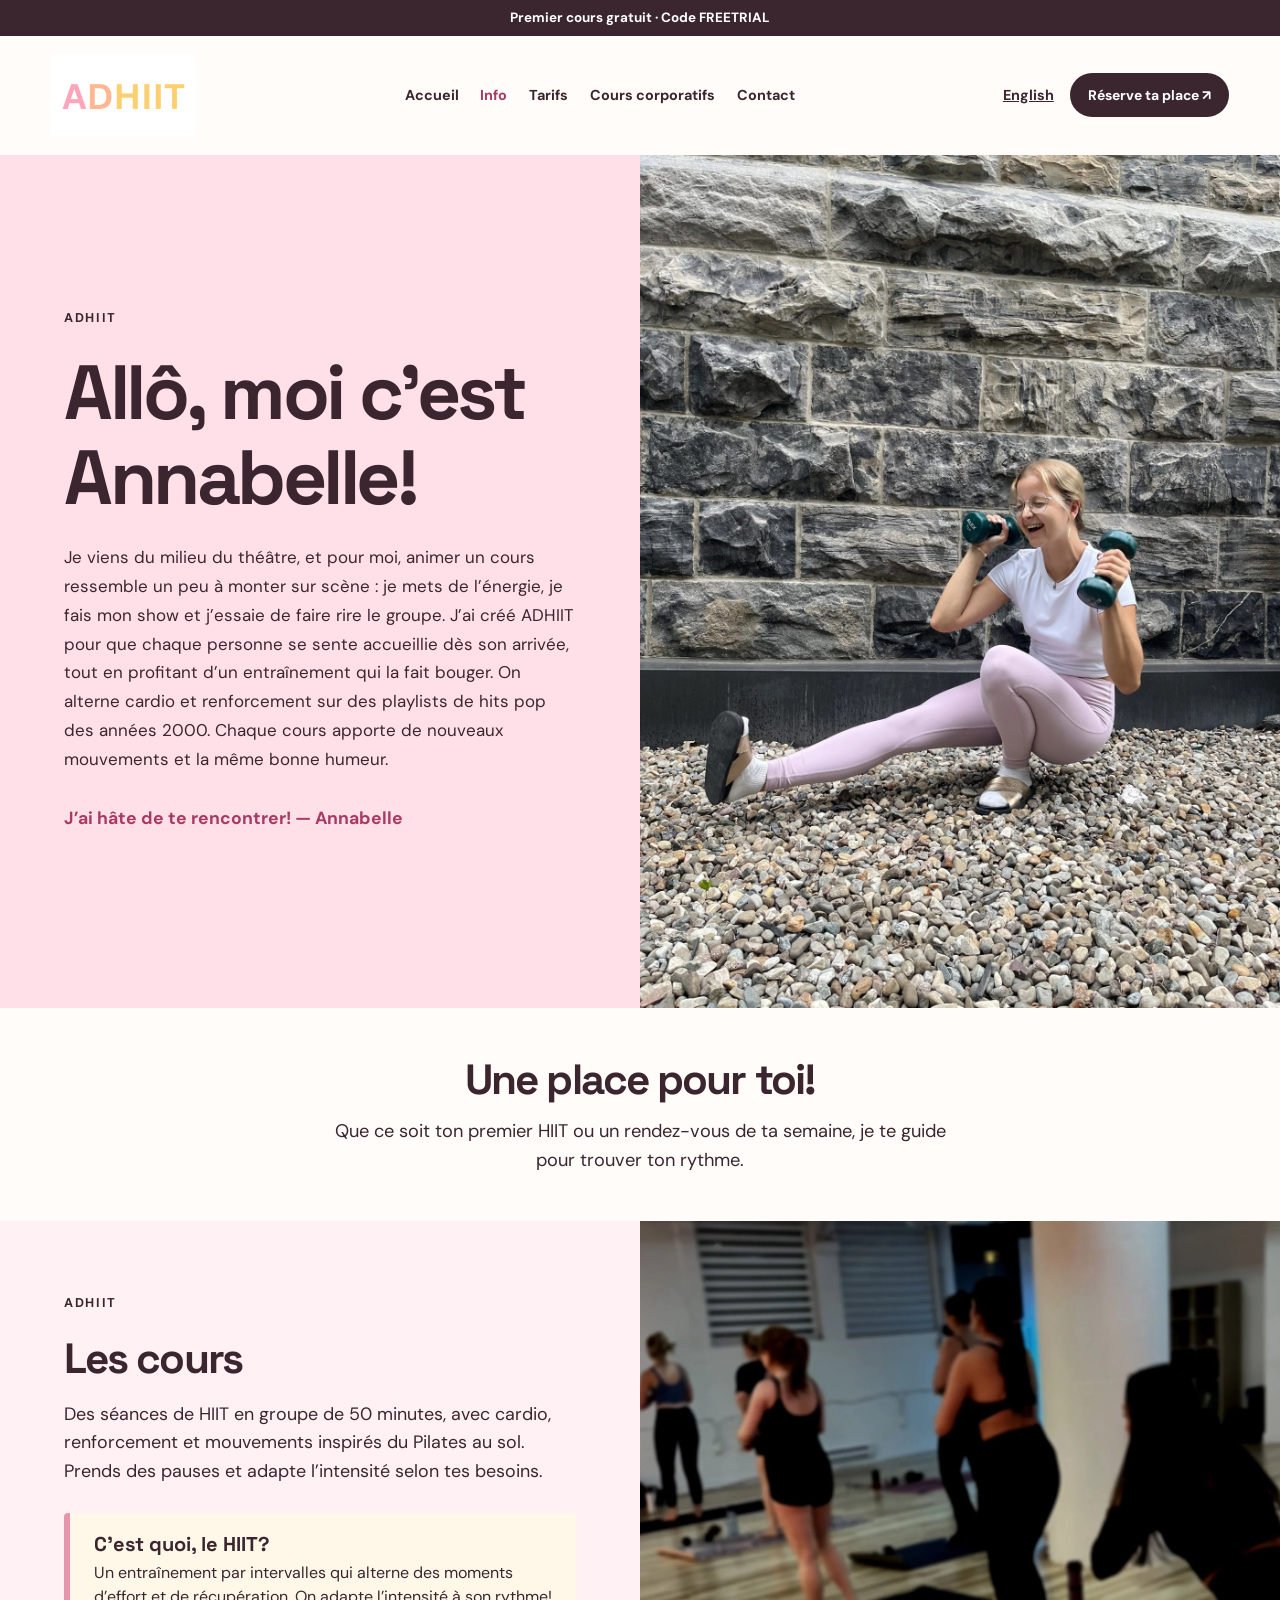
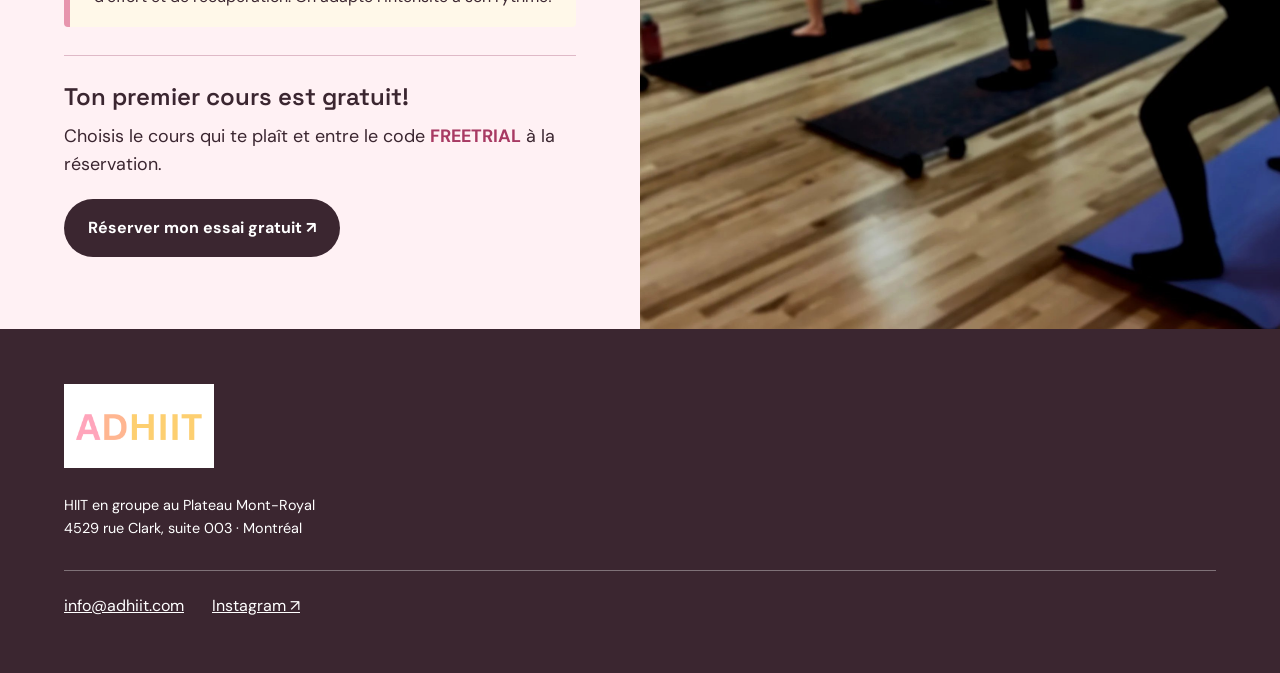
==== commit 3a896c5a: "Update a-propos.html with new content and styles" ====
--- a/a-propos.html
+++ b/a-propos.html
@@ -1,2 +1,17 @@
 <!DOCTYPE html>
-<html lang="fr"><head><meta charset="utf-8"/><meta content="width=device-width,initial-scale=1" name="viewport"/><title>Info | ADHIIT · HIIT en groupe au Plateau Mont-Royal</title><meta content="HIIT en groupe au Plateau Mont-Royal. Premier cours gratuit. Entre le code FREETRIAL à la réservation." name="description"/><link href="style.css" rel="stylesheet"/><link href="data:image/svg+xml,%3Csvg xmlns='http://www.w3.org/2000/svg' viewBox='0 0 64 64'%3E%3Crect width='64' height='64' rx='15' fill='%23ffa3bf'/%3E%3Ctext x='32' y='45' text-anchor='middle' font-family='Arial' font-weight='900' font-size='40' fill='%23362430'%3EA%3C/text%3E%3C/svg%3E" rel="icon"/><link href="en-a-propos.html" hreflang="en" rel="alternate"/></head><body><div class="banner">Premier cours gratuit · Code FREETRIAL</div><header><a aria-label="ADHIIT" class="logo" href="index.html"><img alt="ADHIIT" src="logo.png"/></a><button aria-controls="site-nav" aria-expanded="false" aria-label="Menu" class="menu-toggle" type="button"><span aria-hidden="true" class="menu-icon"><i></i><i></i><i></i></span><span>Menu</span></button><nav aria-label="Navigation" id="site-nav"><a class="desktop-nav-item" href="index.html">Accueil</a><a aria-current="page" class="desktop-nav-item" href="a-propos.html">Info</a><a class="desktop-nav-item" href="tarifs.html">Tarifs</a><a class="desktop-nav-item" href="corporatif.html">Cours corporatifs</a><a class="desktop-nav-item" href="contact.html">Contact</a><a class="mobile-nav-item" href="index.html">Cours de groupe</a><a class="mobile-nav-item" href="corporatif.html">Cours corporatifs</a><a aria-current="page" class="mobile-nav-item" href="a-propos.html">À propos</a><a class="mobile-nav-item" href="contact.html">Contact</a><a class="menu-account mobile-nav-item" href="https://adhiit.as.me/" rel="noopener" target="_blank">Mon compte <span aria-hidden="true" class="arrow-glyph arrow-up">↗</span></a><a aria-label="English" class="menu-lang mobile-nav-item" href="en-a-propos.html" lang="en">English</a></nav><div class="header-right"><a aria-label="English" class="lang" href="en-a-propos.html" lang="en">English</a><a class="head-btn" href="https://adhiit.as.me/" rel="noopener" target="_blank">Réserve ta place ↗</a></div></header><main><section class="subhero"><div><span class="eyebrow">ADHIIT</span><h1>Allô, moi c’est Annabelle!</h1><p>Je viens du milieu du théâtre, et pour moi, animer un cours ressemble un peu à monter sur scène : je mets de l’énergie, je fais mon show et j’essaie de faire rire le groupe. J’ai créé ADHIIT pour que chaque personne se sente accueillie dès son arrivée, tout en profitant d’un entraînement qui la fait bouger. On alterne cardio et renforcement sur des playlists de hits pop des années 2000. Chaque cours apporte de nouveaux mouvements et la même bonne humeur.</p><img alt="Annabelle, ADHIIT" class="coach-inline" loading="lazy" src="coach.jpg"/><p class="signature">J’ai hâte de te rencontrer! — Annabelle</p></div><img alt="Annabelle, ADHIIT" class="coach" src="coach.jpg"/></section><section class="center"><h2>Une place pour toi!</h2><p>Que ce soit ton premier HIIT ou un rendez-vous de ta semaine, je te guide pour trouver ton rythme.</p></section><section class="info-classes" id="cours"><div><span class="eyebrow">ADHIIT</span><h2>Les cours</h2><p>Des séances de HIIT en groupe de 50 minutes, avec cardio, renforcement et mouvements inspirés du Pilates au sol. Prends des pauses et adapte l’intensité selon tes besoins.</p><aside class="hiit-note"><strong>C’est quoi, le HIIT?</strong><span>Un entraînement par intervalles qui alterne des moments d’effort et de récupération. On adapte l’intensité à son rythme!</span></aside><div class="info-class-cta"><h3>Ton premier cours est gratuit!</h3><p>Choisis le cours qui te plaît et entre le code <strong>FREETRIAL</strong> à la réservation.</p><a class="btn" href="https://adhiit.as.me/" rel="noopener" target="_blank">Réserver mon essai gratuit <span aria-hidden="true" class="arrow-glyph arrow-up">↗</span></a></div></div><img alt="HIIT en groupe au Plateau Mont-Royal" src="class.jpg"/></section></main><footer><div><img alt="ADHIIT" src="logo.png"/><p>HIIT en groupe au Plateau Mont-Royal<br/>4529 rue Clark, suite 003 · Montréal</p></div><div><a href="mailto:info@adhiit.com">info@adhiit.com</a><a href="https://www.instagram.com/adhiit.mtl/" rel="noopener" target="_blank">Instagram <span aria-hidden="true" class="arrow-glyph arrow-up">↗</span></a></div></footer><script defer="" src="mobile-menu.js"></script></body></html>+<html lang="fr"><head><meta charset="utf-8"/><meta content="width=device-width,initial-scale=1" name="viewport"/><title>Info | ADHIIT · HIIT en groupe au Plateau Mont-Royal</title><meta content="HIIT en groupe au Plateau Mont-Royal. Premier cours gratuit. Entre le code FREETRIAL à la réservation." name="description"/><link href="style.css" rel="stylesheet"/><link href="data:image/svg+xml,%3Csvg xmlns='http://www.w3.org/2000/svg' viewBox='0 0 64 64'%3E%3Crect width='64' height='64' rx='15' fill='%23ffa3bf'/%3E%3Ctext x='32' y='45' text-anchor='middle' font-family='Arial' font-weight='900' font-size='40' fill='%23362430'%3EA%3C/text%3E%3C/svg%3E" rel="icon"/><link href="en-a-propos.html" hreflang="en" rel="alternate"/>
+<style id="desktop-v10-compat">
+/*
+  Desktop compatibility guard.
+  The flat/mobile build keeps both mobile-only and desktop elements in the HTML.
+  On desktop, hide only the mobile-only additions so the v10 desktop structure
+  remains visually unchanged. Mobile styles/behavior are untouched.
+*/
+@media (min-width: 769px) {
+  .menu-toggle,
+  #site-nav .mobile-nav-item,
+  .coach-inline {
+    display: none !important;
+  }
+}
+</style></head><body><div class="banner">Premier cours gratuit · Code FREETRIAL</div><header><a aria-label="ADHIIT" class="logo" href="index.html"><img alt="ADHIIT" src="logo.png"/></a><button aria-controls="site-nav" aria-expanded="false" aria-label="Menu" class="menu-toggle" type="button"><span aria-hidden="true" class="menu-icon"><i></i><i></i><i></i></span><span>Menu</span></button><nav aria-label="Navigation" id="site-nav"><a class="desktop-nav-item" href="index.html">Accueil</a><a aria-current="page" class="desktop-nav-item" href="a-propos.html">Info</a><a class="desktop-nav-item" href="tarifs.html">Tarifs</a><a class="desktop-nav-item" href="corporatif.html">Cours corporatifs</a><a class="desktop-nav-item" href="contact.html">Contact</a><a class="mobile-nav-item" href="index.html">Cours de groupe</a><a class="mobile-nav-item" href="corporatif.html">Cours corporatifs</a><a aria-current="page" class="mobile-nav-item" href="a-propos.html">À propos</a><a class="mobile-nav-item" href="contact.html">Contact</a><a class="menu-account mobile-nav-item" href="https://adhiit.as.me/" rel="noopener" target="_blank">Mon compte <span aria-hidden="true" class="arrow-glyph arrow-up">↗</span></a><a aria-label="English" class="menu-lang mobile-nav-item" href="en-a-propos.html" lang="en">English</a></nav><div class="header-right"><a aria-label="English" class="lang" href="en-a-propos.html" lang="en">English</a><a class="head-btn" href="https://adhiit.as.me/" rel="noopener" target="_blank">Réserve ta place ↗</a></div></header><main><section class="subhero"><div><span class="eyebrow">ADHIIT</span><h1>Allô, moi c’est Annabelle!</h1><p>Je viens du milieu du théâtre, et pour moi, animer un cours ressemble un peu à monter sur scène : je mets de l’énergie, je fais mon show et j’essaie de faire rire le groupe. J’ai créé ADHIIT pour que chaque personne se sente accueillie dès son arrivée, tout en profitant d’un entraînement qui la fait bouger. On alterne cardio et renforcement sur des playlists de hits pop des années 2000. Chaque cours apporte de nouveaux mouvements et la même bonne humeur.</p><img alt="Annabelle, ADHIIT" class="coach-inline" loading="lazy" src="coach.jpg"/><p class="signature">J’ai hâte de te rencontrer! — Annabelle</p></div><img alt="Annabelle, ADHIIT" class="coach" src="coach.jpg"/></section><section class="center"><h2>Une place pour toi!</h2><p>Que ce soit ton premier HIIT ou un rendez-vous de ta semaine, je te guide pour trouver ton rythme.</p></section><section class="info-classes" id="cours"><div><span class="eyebrow">ADHIIT</span><h2>Les cours</h2><p>Des séances de HIIT en groupe de 50 minutes, avec cardio, renforcement et mouvements inspirés du Pilates au sol. Prends des pauses et adapte l’intensité selon tes besoins.</p><aside class="hiit-note"><strong>C’est quoi, le HIIT?</strong><span>Un entraînement par intervalles qui alterne des moments d’effort et de récupération. On adapte l’intensité à son rythme!</span></aside><div class="info-class-cta"><h3>Ton premier cours est gratuit!</h3><p>Choisis le cours qui te plaît et entre le code <strong>FREETRIAL</strong> à la réservation.</p><a class="btn" href="https://adhiit.as.me/" rel="noopener" target="_blank">Réserver mon essai gratuit <span aria-hidden="true" class="arrow-glyph arrow-up">↗</span></a></div></div><img alt="HIIT en groupe au Plateau Mont-Royal" src="class.jpg"/></section></main><footer><div><img alt="ADHIIT" src="logo.png"/><p>HIIT en groupe au Plateau Mont-Royal<br/>4529 rue Clark, suite 003 · Montréal</p></div><div><a href="mailto:info@adhiit.com">info@adhiit.com</a><a href="https://www.instagram.com/adhiit.mtl/" rel="noopener" target="_blank">Instagram <span aria-hidden="true" class="arrow-glyph arrow-up">↗</span></a></div></footer><script defer="" src="mobile-menu.js"></script></body></html>
